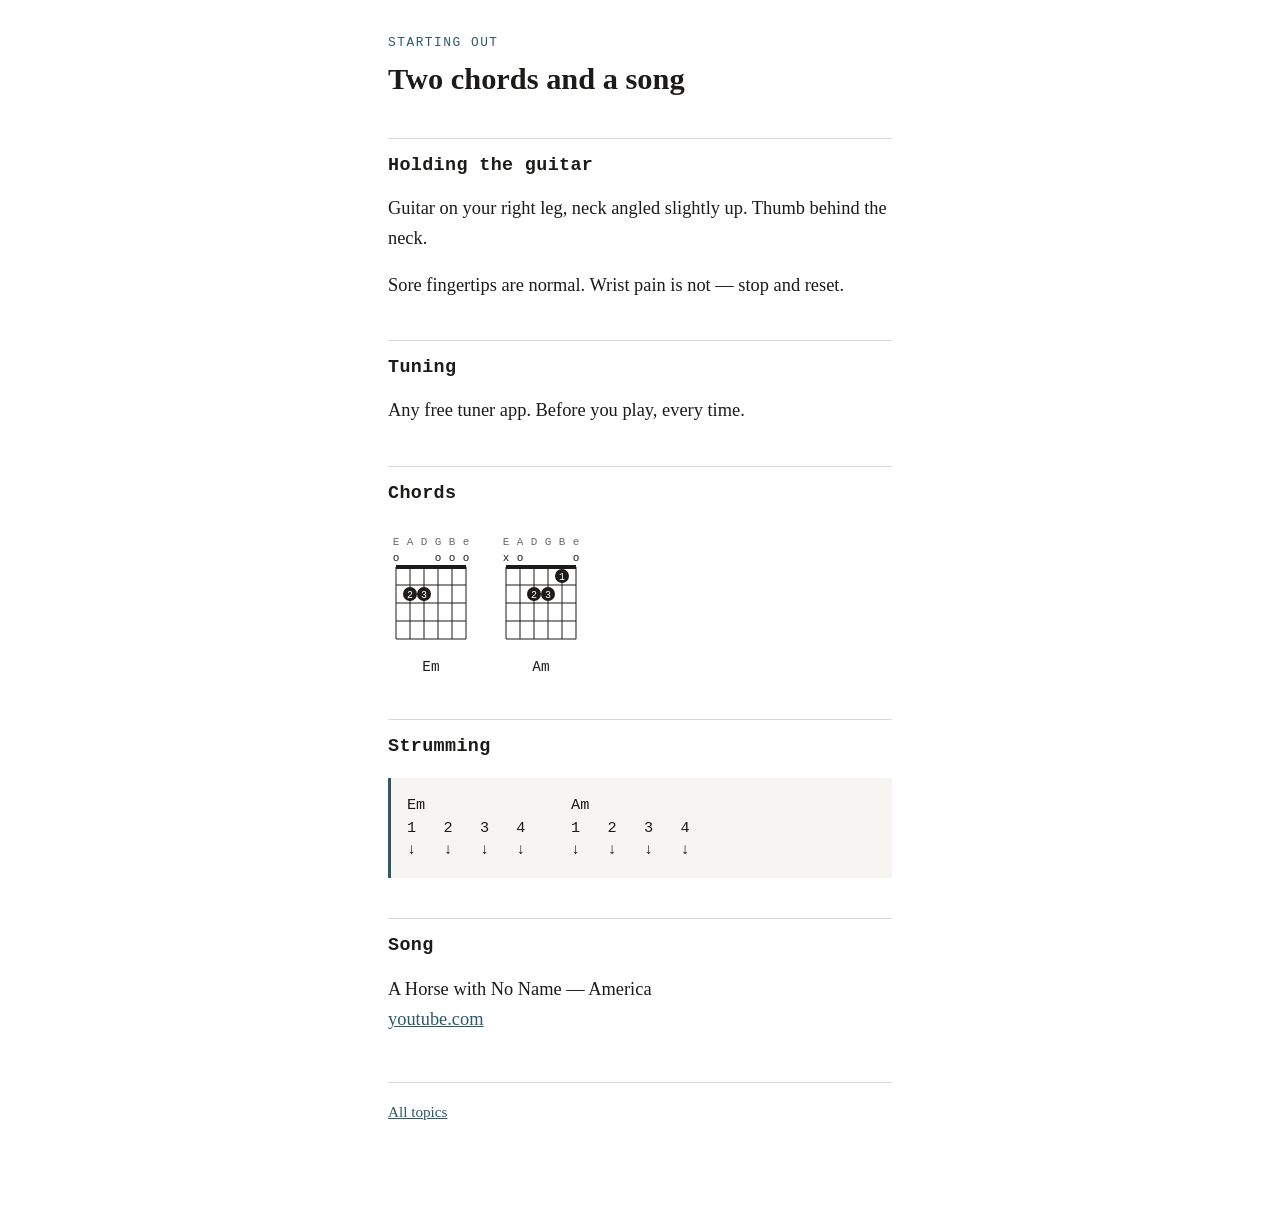
==== two-chords.html @ fe567e2f "Rename two_chords.html to two-chords.html" ====
<!DOCTYPE html>
<html lang="en">
<head>
<meta charset="utf-8">
<meta name="viewport" content="width=device-width, initial-scale=1">
<title>Two chords and a song</title>
<link rel="stylesheet" href="style.css">
</head>
<body>

<p class="eyebrow">Starting out</p>
<h1>Two chords and a song</h1>

<h2>Holding the guitar</h2>
<p>Guitar on your right leg, neck angled slightly up. Thumb behind the neck.</p>
<p>Sore fingertips are normal. Wrist pain is not — stop and reset.</p>

<h2>Tuning</h2>
<p>Any free tuner app. Before you play, every time.</p>

<h2>Chords</h2>

<div class="chords">

  <figure>
    <svg width="86" height="116" viewBox="0 0 86 116" role="img" aria-label="E minor: second fret on the A and D strings, all others open">
      <g font-family="ui-monospace, monospace" font-size="11" text-anchor="middle">
        <g fill="#6d6a65">
          <text x="8" y="12">E</text><text x="22" y="12">A</text><text x="36" y="12">D</text>
          <text x="50" y="12">G</text><text x="64" y="12">B</text><text x="78" y="12">e</text>
        </g>
        <g fill="#1c1b19">
          <text x="8" y="28">o</text>
          <text x="50" y="28">o</text><text x="64" y="28">o</text><text x="78" y="28">o</text>
        </g>
      </g>
      <g stroke="#1c1b19" fill="none">
        <path d="M8 34 H78" stroke-width="4"/>
        <path d="M8 52 H78 M8 70 H78 M8 88 H78 M8 106 H78"/>
        <path d="M8 34 V106 M22 34 V106 M36 34 V106 M50 34 V106 M64 34 V106 M78 34 V106"/>
      </g>
      <g fill="#1c1b19">
        <circle cx="22" cy="61" r="7"/>
        <circle cx="36" cy="61" r="7"/>
      </g>
      <g font-family="ui-monospace, monospace" font-size="10" text-anchor="middle" fill="#fff">
        <text x="22" y="65">2</text><text x="36" y="65">3</text>
      </g>
    </svg>
    <figcaption>Em</figcaption>
  </figure>

  <figure>
    <svg width="86" height="116" viewBox="0 0 86 116" role="img" aria-label="A minor: first fret on the B string, second fret on the D and G strings, low E muted">
      <g font-family="ui-monospace, monospace" font-size="11" text-anchor="middle">
        <g fill="#6d6a65">
          <text x="8" y="12">E</text><text x="22" y="12">A</text><text x="36" y="12">D</text>
          <text x="50" y="12">G</text><text x="64" y="12">B</text><text x="78" y="12">e</text>
        </g>
        <g fill="#1c1b19">
          <text x="8" y="28">x</text><text x="22" y="28">o</text><text x="78" y="28">o</text>
        </g>
      </g>
      <g stroke="#1c1b19" fill="none">
        <path d="M8 34 H78" stroke-width="4"/>
        <path d="M8 52 H78 M8 70 H78 M8 88 H78 M8 106 H78"/>
        <path d="M8 34 V106 M22 34 V106 M36 34 V106 M50 34 V106 M64 34 V106 M78 34 V106"/>
      </g>
      <g fill="#1c1b19">
        <circle cx="36" cy="61" r="7"/>
        <circle cx="50" cy="61" r="7"/>
        <circle cx="64" cy="43" r="7"/>
      </g>
      <g font-family="ui-monospace, monospace" font-size="10" text-anchor="middle" fill="#fff">
        <text x="36" y="65">2</text><text x="50" y="65">3</text><text x="64" y="47">1</text>
      </g>
    </svg>
    <figcaption>Am</figcaption>
  </figure>

</div>

<h2>Strumming</h2>

<pre>
Em                Am
1   2   3   4     1   2   3   4
↓   ↓   ↓   ↓     ↓   ↓   ↓   ↓
</pre>

<h2>Song</h2>
<p>A Horse with No Name — America<br>
<a href="https://www.youtube.com/results?search_query=america+horse+with+no+name">youtube.com</a></p>

<footer>
  <p><a href="index.html">All topics</a></p>
</footer>

</body>
</html>
---- style.css ----
/* Guitar lessons — shared stylesheet. Edit this one file to restyle every page. */

:root {
  --ink: #1c1b19;
  --muted: #6d6a65;
  --rule: #ddd9d2;
  --accent: #2d5a6b;
  --paper: #ffffff;
}

* { box-sizing: border-box; }

body {
  max-width: 34rem;
  margin: 0 auto;
  padding: 2rem 1.25rem 5rem;
  background: var(--paper);
  color: var(--ink);
  font: 1.15rem/1.65 Georgia, "Iowan Old Style", serif;
  -webkit-text-size-adjust: 100%;
}

/* --- headings --- */

h1 {
  font-size: 1.9rem;
  line-height: 1.2;
  margin: 0 0 .25rem;
}

h2 {
  font-size: 1.15rem;
  font-family: ui-monospace, "SF Mono", Menlo, Consolas, monospace;
  font-weight: 600;
  letter-spacing: .02em;
  margin: 2.5rem 0 .75rem;
  padding-top: .75rem;
  border-top: 1px solid var(--rule);
}

.eyebrow {
  font-family: ui-monospace, "SF Mono", Menlo, Consolas, monospace;
  font-size: .8rem;
  letter-spacing: .12em;
  text-transform: uppercase;
  color: var(--accent);
  margin: 0 0 .5rem;
}

.sub {
  color: var(--muted);
  font-style: italic;
  margin: 0 0 1rem;
}

/* --- text --- */

p, li { margin: 0 0 1rem; }
ul, ol { padding-left: 1.25rem; }
li { margin-bottom: .5rem; }

a { color: var(--accent); }

strong { font-weight: 700; }

/* chord names and anything that must not reflow */
.chord {
  font-family: ui-monospace, "SF Mono", Menlo, Consolas, monospace;
  font-weight: 600;
  white-space: nowrap;
}

/* chord-over-lyric blocks: monospace so the alignment survives */
pre {
  font-family: ui-monospace, "SF Mono", Menlo, Consolas, monospace;
  font-size: .95rem;
  line-height: 1.5;
  overflow-x: auto;
  padding: 1rem;
  background: #f6f5f2;
  border-left: 3px solid var(--accent);
}

/* --- chord diagrams --- */

.chords {
  display: flex;
  flex-wrap: wrap;
  gap: 1.5rem;
  margin: 1.5rem 0;
}

figure { margin: 0; text-align: center; }

figcaption {
  font-family: ui-monospace, "SF Mono", Menlo, Consolas, monospace;
  font-size: .9rem;
  margin-top: .4rem;
}

svg { display: block; }

/* --- footer nav --- */

footer {
  margin-top: 3rem;
  padding-top: 1rem;
  border-top: 1px solid var(--rule);
  font-size: .95rem;
  color: var(--muted);
}

/* --- lesson index --- */

.index { list-style: none; padding: 0; }
.index li { margin-bottom: 1rem; }
.index a { text-decoration: none; font-weight: 700; }
.index a:hover { text-decoration: underline; }
.index span { display: block; color: var(--muted); font-size: .95rem; }
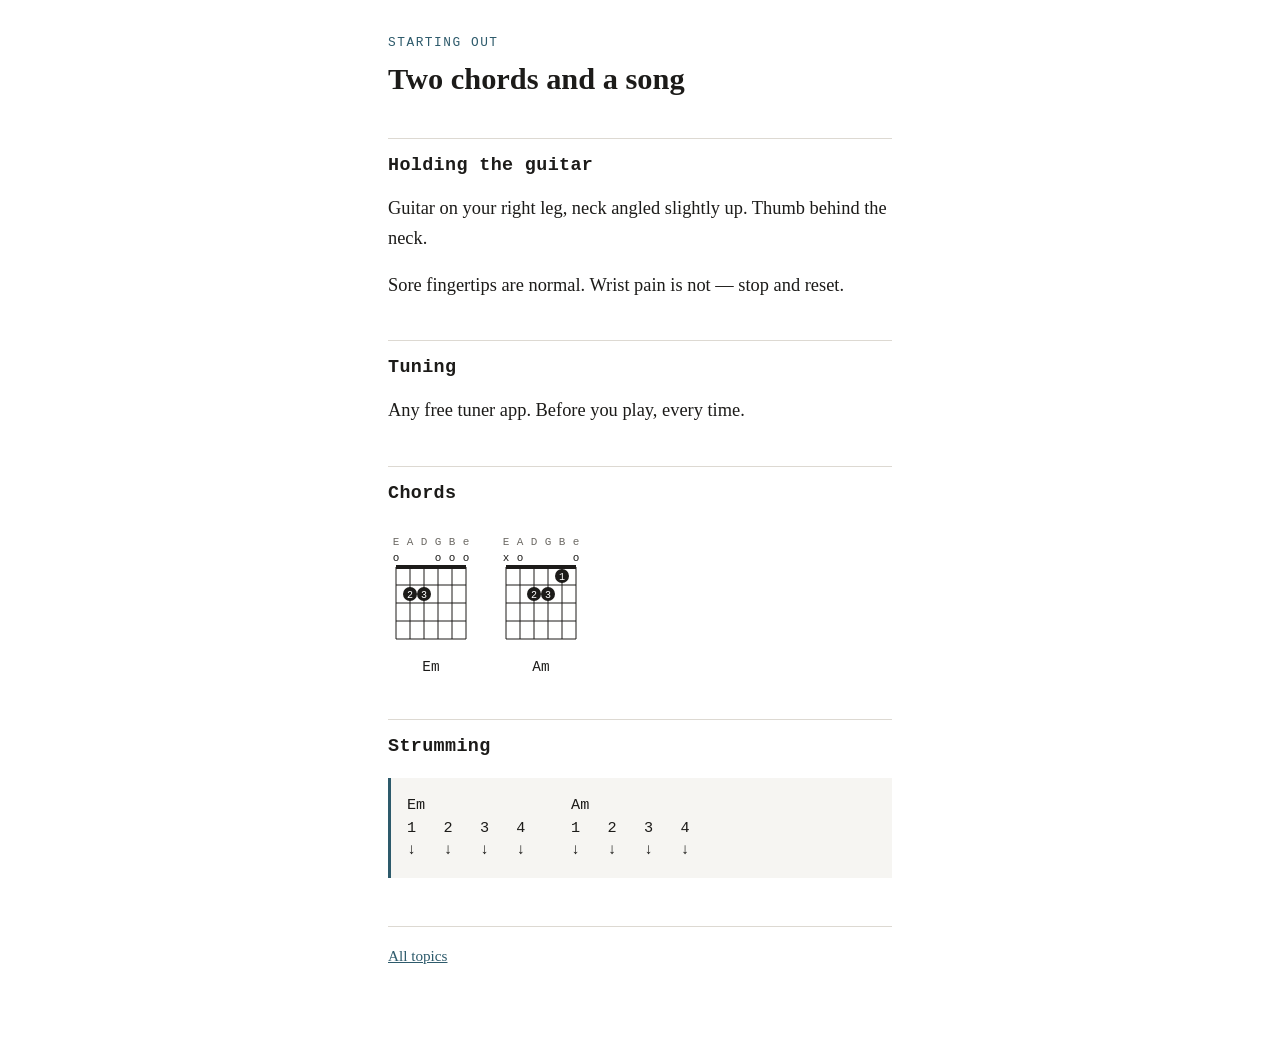
==== commit de2c9d47: "Update two-chords.html" ====
--- a/two-chords.html
+++ b/two-chords.html
@@ -88,10 +88,6 @@
 ↓   ↓   ↓   ↓     ↓   ↓   ↓   ↓
 </pre>
 
-<h2>Song</h2>
-<p>A Horse with No Name — America<br>
-<a href="https://www.youtube.com/results?search_query=america+horse+with+no+name">youtube.com</a></p>
-
 <footer>
   <p><a href="index.html">All topics</a></p>
 </footer>
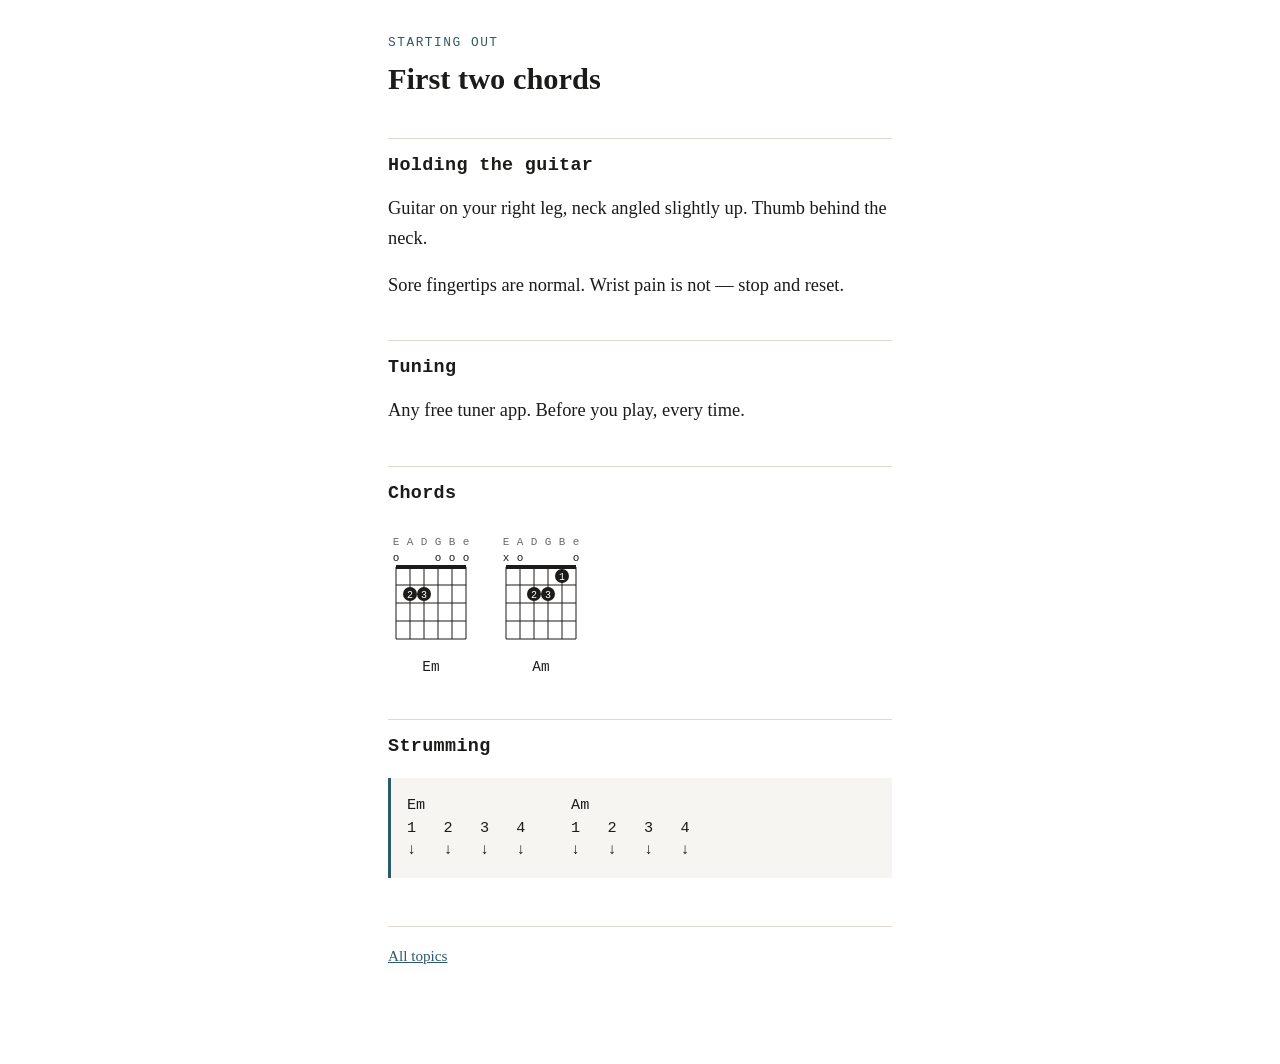
==== commit 79afa45b: "Update title and heading in two-chords.html" ====
--- a/two-chords.html
+++ b/two-chords.html
@@ -3,13 +3,13 @@
 <head>
 <meta charset="utf-8">
 <meta name="viewport" content="width=device-width, initial-scale=1">
-<title>Two chords and a song</title>
+<title>First two chords</title>
 <link rel="stylesheet" href="style.css">
 </head>
 <body>
 
 <p class="eyebrow">Starting out</p>
-<h1>Two chords and a song</h1>
+<h1>First two chords</h1>
 
 <h2>Holding the guitar</h2>
 <p>Guitar on your right leg, neck angled slightly up. Thumb behind the neck.</p>
